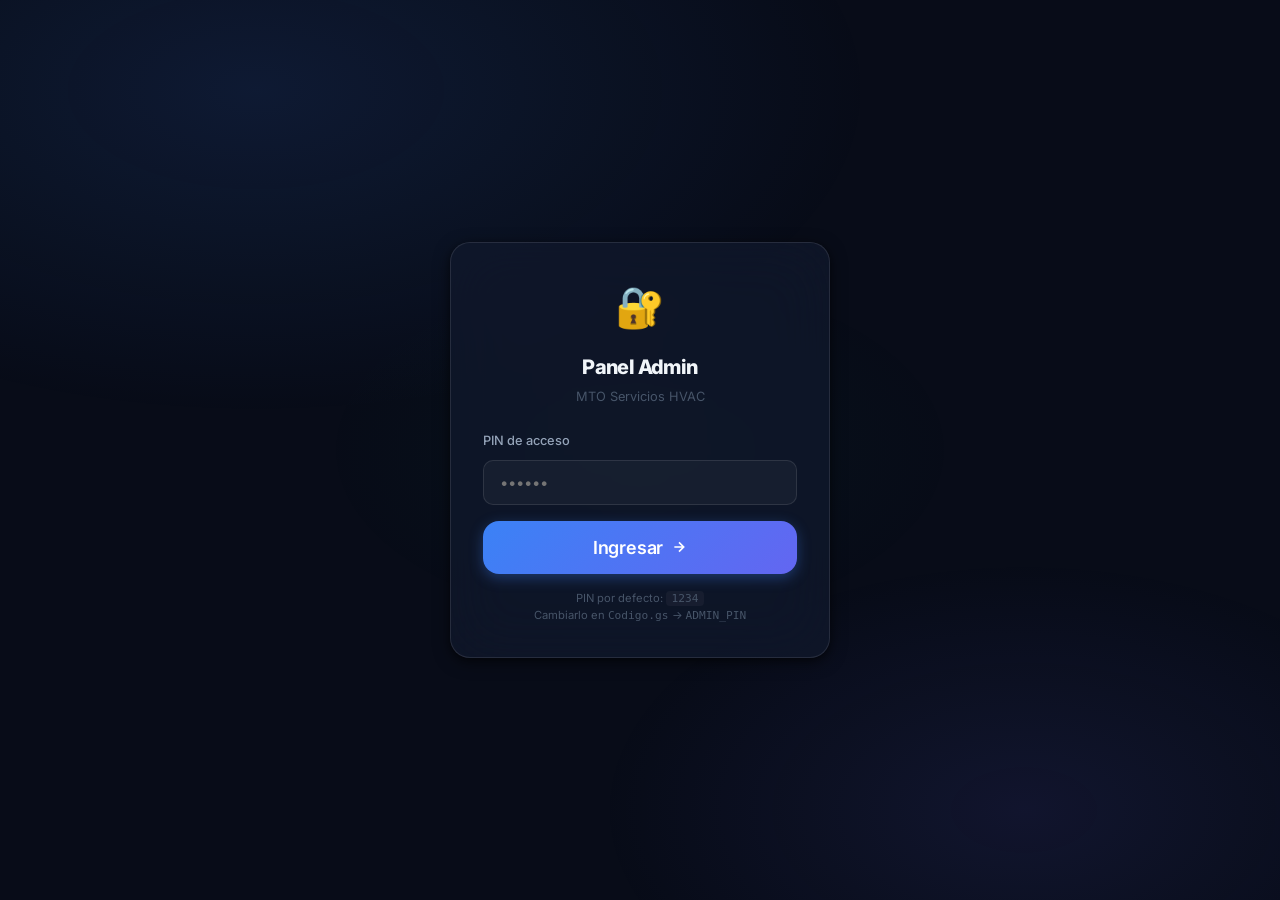
==== admin.html @ 65ae94d5 "Add admin panel HTML structure and styles" ====
<!DOCTYPE html>
<html lang="es">
<head>
  <meta charset="UTF-8">
  <meta name="viewport" content="width=device-width, initial-scale=1.0">
  <meta name="theme-color" content="#080c18">
  <title>MTO HVAC — Panel Administrativo</title>

  <link rel="icon" href="data:image/svg+xml,<svg xmlns='http://www.w3.org/2000/svg' viewBox='0 0 100 100'><text y='.9em' font-size='90'>📊</text></svg>">
  <link rel="preconnect" href="https://fonts.googleapis.com">
  <link href="https://fonts.googleapis.com/css2?family=Inter:wght@300;400;500;600;700;800&display=swap" rel="stylesheet">
  <script src="https://cdn.jsdelivr.net/npm/chart.js@4.4.0/dist/chart.umd.min.js"></script>
  <link rel="stylesheet" href="styles.css">

  <style>
    /* Admin-specific overrides */
    body { background: var(--bg-primary); }
    .admin-wrapper { max-width: 1200px; margin: 0 auto; padding: var(--space-6) var(--space-6); position: relative; z-index: 1; }
    @media(max-width:600px){ .admin-wrapper { padding: var(--space-3); } }

    .page-header {
      display: flex; align-items: center; justify-content: space-between;
      margin-bottom: var(--space-8); flex-wrap: wrap; gap: var(--space-4);
    }
    .page-title { font-size: var(--fs-2xl); font-weight: 800; letter-spacing: -0.04em; }
    .page-subtitle { font-size: var(--fs-sm); color: var(--text-muted); margin-top: 2px; }

    /* Tabs */
    .tab-bar {
      display: flex; gap: 2px; background: var(--bg-glass);
      border: 1px solid var(--border-subtle); border-radius: var(--radius-lg);
      padding: 4px; margin-bottom: var(--space-6); width: fit-content;
      flex-wrap: wrap;
    }
    .tab-btn {
      padding: var(--space-2) var(--space-4); border-radius: var(--radius-md);
      font-size: var(--fs-sm); font-weight: 600; color: var(--text-muted);
      background: none; border: none; cursor: pointer; font-family: var(--font-sans);
      transition: all var(--transition-fast); white-space: nowrap;
    }
    .tab-btn.active { background: var(--bg-card); color: var(--text-primary); box-shadow: var(--shadow-sm); }
    .tab-panel { display: none; }
    .tab-panel.active { display: block; animation: screenIn 0.3s ease; }

    /* Employee card */
    .employee-card {
      background: var(--bg-card); border: 1px solid var(--border-default);
      border-radius: var(--radius-xl); padding: var(--space-5);
      backdrop-filter: blur(20px); transition: all var(--transition-normal);
      cursor: pointer;
    }
    .employee-card:hover { border-color: var(--border-strong); transform: translateY(-2px); box-shadow: var(--shadow-md); }
    .employee-avatar {
      width: 48px; height: 48px; border-radius: 50%;
      background: var(--accent-gradient); display: grid; place-items: center;
      font-size: var(--fs-lg); font-weight: 700; flex-shrink: 0;
    }
    .employees-grid { display: grid; grid-template-columns: repeat(auto-fill, minmax(280px, 1fr)); gap: var(--space-4); margin-bottom: var(--space-6); }

    /* Ranking table */
    .rank-num { font-size: var(--fs-lg); font-weight: 800; width: 32px; }
    .rank-1 { color: #fbbf24; }
    .rank-2 { color: #94a3b8; }
    .rank-3 { color: #cd7f32; }

    /* Selfie modal */
    #selfieModal { display:none; }
    #selfieModal.open { display:flex; }

    /* Login */
    #adminLogin { min-height: 100dvh; display: flex; align-items: center; justify-content: center; }
    .login-card { max-width: 380px; width: 100%; padding: var(--space-8); }

    /* Dot indicator en tabla */
    .dot-in  { width:8px;height:8px;border-radius:50%;background:var(--accent-success);display:inline-block; }
    .dot-out { width:8px;height:8px;border-radius:50%;background:var(--accent-danger);display:inline-block; }
    .dot-break{ width:8px;height:8px;border-radius:50%;background:var(--accent-warning);display:inline-block; }

    .export-row { display:flex; gap:var(--space-2); flex-wrap:wrap; }
  </style>
</head>
<body>
<div class="bg-mesh"></div>

<!-- ══════════════ LOGIN ══════════════ -->
<div id="adminLogin">
  <div class="card login-card" style="backdrop-filter:blur(30px);">
    <div style="text-align:center; margin-bottom:var(--space-6);">
      <div style="font-size:2.5rem; margin-bottom:var(--space-3);">🔐</div>
      <h1 style="font-size:var(--fs-xl); font-weight:800; letter-spacing:-0.03em;">Panel Admin</h1>
      <p style="font-size:var(--fs-sm); color:var(--text-muted); margin-top:var(--space-1);">MTO Servicios HVAC</p>
    </div>
    <div class="form-group">
      <label class="form-label">PIN de acceso</label>
      <input type="password" class="form-input" id="adminPinInput" placeholder="••••••" maxlength="8"
        onkeydown="if(event.key==='Enter') adminApp.login()">
    </div>
    <button class="btn btn-primary btn-full btn-lg" onclick="adminApp.login()">
      Ingresar
      <svg width="16" height="16" viewBox="0 0 24 24" fill="none" stroke="currentColor" stroke-width="2.5"><path d="M5 12h14M12 5l7 7-7 7"/></svg>
    </button>
    <p style="font-size:var(--fs-xs); color:var(--text-muted); text-align:center; margin-top:var(--space-4);">
      PIN por defecto: <code style="font-family:var(--font-mono); background:var(--bg-glass); padding:1px 6px; border-radius:4px;">1234</code><br>
      Cambiarlo en <code style="font-family:var(--font-mono)">Codigo.gs</code> → <code style="font-family:var(--font-mono)">ADMIN_PIN</code>
    </p>
  </div>
</div>

<!-- ══════════════ DASHBOARD ══════════════ -->
<div id="adminDashboard" style="display:none;">
<div class="admin-wrapper">

  <!-- Header -->
  <div class="page-header">
    <div>
      <div style="display:flex; align-items:center; gap:var(--space-3); margin-bottom:4px;">
        <div class="logo-icon" style="width:36px;height:36px;font-size:1rem;">❄️</div>
        <h1 class="page-title">Control de Asistencia</h1>
      </div>
      <p class="page-subtitle" id="dashSubtitle">MTO Servicios HVAC · Cargando datos...</p>
    </div>
    <div style="display:flex; gap:var(--space-2); flex-wrap:wrap; align-items:center;">
      <button class="btn btn-ghost btn-sm" onclick="adminApp.loadData()" id="btnRefresh">
        🔄 Actualizar
      </button>
      <div class="export-row">
        <button class="btn btn-ghost btn-sm" onclick="adminApp.exportCSV()">⬇️ CSV</button>
        <button class="btn btn-ghost btn-sm" onclick="adminApp.exportPDF()">📄 PDF</button>
      </div>
      <button class="btn btn-ghost btn-sm" onclick="adminApp.logout()">Salir</button>
    </div>
  </div>

  <!-- Stats -->
  <div class="stats-grid" id="statsGrid">
    <div class="stat-card">
      <div class="stat-label">Fichadas hoy</div>
      <div class="stat-value" id="statToday" style="background:var(--accent-gradient);-webkit-background-clip:text;-webkit-text-fill-color:transparent;">—</div>
      <div class="stat-change" id="statTodayChange">Cargando...</div>
    </div>
    <div class="stat-card">
      <div class="stat-label">Este mes</div>
      <div class="stat-value" id="statMonth">—</div>
      <div class="stat-change" id="statMonthChange">—</div>
    </div>
    <div class="stat-card">
      <div class="stat-label">Llegadas tarde</div>
      <div class="stat-value" id="statLate" style="color:var(--accent-warning);">—</div>
      <div class="stat-change" id="statLateChange">—</div>
    </div>
    <div class="stat-card">
      <div class="stat-label">Empleados activos</div>
      <div class="stat-value" id="statEmployees">—</div>
      <div class="stat-change" id="statEmployeesChange">—</div>
    </div>
    <div class="stat-card">
      <div class="stat-label">Home Office</div>
      <div class="stat-value" id="statHO" style="color:var(--accent-info);">—</div>
      <div class="stat-change">Fichadas remotas</div>
    </div>
    <div class="stat-card">
      <div class="stat-label">En Obra</div>
      <div class="stat-value" id="statObra" style="color:var(--accent-secondary);">—</div>
      <div class="stat-change">Fichadas técnicos</div>
    </div>
  </div>

  <!-- Tabs -->
  <div class="tab-bar">
    <button class="tab-btn active" onclick="adminApp.switchTab('records')"   data-tab="records">📋 Registros</button>
    <button class="tab-btn"        onclick="adminApp.switchTab('employees')" data-tab="employees">👥 Empleados</button>
    <button class="tab-btn"        onclick="adminApp.switchTab('charts')"    data-tab="charts">📈 Gráficos</button>
    <button class="tab-btn"        onclick="adminApp.switchTab('ranking')"   data-tab="ranking">🏆 Ranking</button>
  </div>

  <!-- TAB: REGISTROS ───────────────────────────── -->
  <div class="tab-panel active" id="tabRecords">
    <!-- Filtros -->
    <div class="filters-row">
      <select class="filter-select" id="filterEmployee" onchange="adminApp.applyFilters()">
        <option value="">Todos los empleados</option>
      </select>
      <select class="filter-select" id="filterType" onchange="adminApp.applyFilters()">
        <option value="">Todos los tipos</option>
        <option value="ENTRADA">Entrada</option>
        <option value="SALIDA">Salida</option>
        <option value="INICIO_ALMUERZO">Inicio Almuerzo</option>
        <option value="FIN_ALMUERZO">Fin Almuerzo</option>
      </select>
      <input type="date" class="filter-select" id="filterDateFrom" onchange="adminApp.applyFilters()" style="min-width:150px;" title="Desde">
      <input type="date" class="filter-select" id="filterDateTo"   onchange="adminApp.applyFilters()" style="min-width:150px;" title="Hasta">
      <select class="filter-select" id="filterMode" onchange="adminApp.applyFilters()">
        <option value="">Todos los modos</option>
        <option value="oficina">Oficina</option>
        <option value="homeoffice">Home Office</option>
        <option value="obra">En Obra</option>
      </select>
      <button class="btn btn-ghost btn-sm" onclick="adminApp.clearFilters()">✕ Limpiar</button>
    </div>

    <div style="font-size:var(--fs-sm); color:var(--text-muted); margin-bottom:var(--space-3);" id="recordsCount">
      Cargando registros...
    </div>

    <div class="table-wrap">
      <table>
        <thead>
          <tr>
            <th>#</th>
            <th>Fecha y Hora</th>
            <th>Empleado</th>
            <th>Tipo</th>
            <th>Modo</th>
            <th>Distancia</th>
            <th>GPS</th>
            <th>Tarde</th>
            <th>Foto</th>
            <th>Observación</th>
          </tr>
        </thead>
        <tbody id="recordsTable">
          <tr><td colspan="10" style="text-align:center;padding:var(--space-8);color:var(--text-muted);">
            <div class="spinner" style="margin:0 auto var(--space-3);"></div>
            Cargando datos...
          </td></tr>
        </tbody>
      </table>
    </div>
  </div>

  <!-- TAB: EMPLEADOS ───────────────────────────── -->
  <div class="tab-panel" id="tabEmployees">
    <!-- Filtro mes/año -->
    <div class="filters-row" style="margin-bottom:var(--space-4);">
      <select class="filter-select" id="empFilterMonth" onchange="adminApp.renderEmployeesTab()">
        <option value="">Todos los meses</option>
      </select>
      <select class="filter-select" id="empFilterYear" onchange="adminApp.renderEmployeesTab()">
        <option value="">Todos los años</option>
      </select>
    </div>

    <div class="employees-grid" id="employeesGrid">
      <div style="color:var(--text-muted);grid-column:1/-1;text-align:center;padding:var(--space-8);">
        <div class="spinner" style="margin:0 auto var(--space-3);"></div>
        Cargando empleados...
      </div>
    </div>
  </div>

  <!-- TAB: GRÁFICOS ────────────────────────────── -->
  <div class="tab-panel" id="tabCharts">
    <div class="chart-grid">
      <div class="chart-card">
        <div class="chart-title">Fichadas por día (últimos 14 días)</div>
        <div class="chart-canvas-wrap"><canvas id="chartDaily"></canvas></div>
      </div>
      <div class="chart-card">
        <div class="chart-title">Distribución por tipo</div>
        <div class="chart-canvas-wrap"><canvas id="chartTypes"></canvas></div>
      </div>
      <div class="chart-card">
        <div class="chart-title">Fichadas por empleado (mes actual)</div>
        <div class="chart-canvas-wrap"><canvas id="chartEmployee"></canvas></div>
      </div>
      <div class="chart-card">
        <div class="chart-title">Llegadas tarde vs puntuales (mes)</div>
        <div class="chart-canvas-wrap"><canvas id="chartPunctuality"></canvas></div>
      </div>
    </div>
  </div>

  <!-- TAB: RANKING ─────────────────────────────── -->
  <div class="tab-panel" id="tabRanking">
    <div style="display:grid; grid-template-columns:1fr 1fr; gap:var(--space-4);" class="chart-grid">
      <div class="card">
        <div class="card-title">🏆 Ranking Puntualidad (mes actual)</div>
        <div id="rankingPunctual"></div>
      </div>
      <div class="card">
        <div class="card-title">⚠️ Más llegadas tarde</div>
        <div id="rankingLate"></div>
      </div>
      <div class="card">
        <div class="card-title">⏱️ Más horas registradas</div>
        <div id="rankingHours"></div>
      </div>
      <div class="card">
        <div class="card-title">📅 Ausencias detectadas</div>
        <div id="rankingAbsent"></div>
      </div>
    </div>
  </div>

</div><!-- /admin-wrapper -->
</div><!-- /adminDashboard -->

<!-- ══════════ SELFIE MODAL ══════════ -->
<div id="selfieModal" onclick="this.classList.remove('open'); this.style.display='none';"
  style="position:fixed;inset:0;z-index:9999;background:rgba(0,0,0,0.92);backdrop-filter:blur(12px);align-items:center;justify-content:center;">
  <img id="selfieModalImg" src="" alt="Selfie"
    style="max-width:88vw;max-height:88vh;border-radius:var(--radius-xl);object-fit:contain;box-shadow:var(--shadow-lg);">
</div>

<!-- Toast -->
<div class="toast-container" id="toastContainer"></div>

<script src="admin.js"></script>
</body>
</html>
---- styles.css ----
/* ============================================================
   MTO Servicios HVAC — Control de Asistencia
   styles.css — Sistema de diseño premium v1.0
   Inspiración: Apple · Stripe · Linear · Notion
   ============================================================ */

/* ── Reset & Base ────────────────────────────────────────── */
*, *::before, *::after { box-sizing: border-box; margin: 0; padding: 0; }

:root {
  /* ── Paleta principal ── */
  --bg-primary:        #080c18;
  --bg-secondary:      #0d1226;
  --bg-tertiary:       #111827;
  --bg-card:           rgba(17, 25, 45, 0.75);
  --bg-card-hover:     rgba(22, 32, 58, 0.88);
  --bg-glass:          rgba(255, 255, 255, 0.04);
  --bg-glass-hover:    rgba(255, 255, 255, 0.07);

  /* ── Acentos ── */
  --accent-primary:    #3b82f6;
  --accent-secondary:  #6366f1;
  --accent-success:    #10b981;
  --accent-warning:    #f59e0b;
  --accent-danger:     #ef4444;
  --accent-info:       #06b6d4;
  --accent-gradient:   linear-gradient(135deg, #3b82f6 0%, #6366f1 100%);
  --accent-gradient-2: linear-gradient(135deg, #10b981 0%, #06b6d4 100%);
  --accent-gradient-3: linear-gradient(135deg, #f59e0b 0%, #ef4444 100%);

  /* ── Texto ── */
  --text-primary:   #f1f5f9;
  --text-secondary: #94a3b8;
  --text-muted:     #475569;
  --text-disabled:  #334155;

  /* ── Bordes ── */
  --border-subtle:  rgba(255, 255, 255, 0.06);
  --border-default: rgba(255, 255, 255, 0.10);
  --border-strong:  rgba(255, 255, 255, 0.18);
  --border-accent:  rgba(59, 130, 246, 0.40);

  /* ── Sombras ── */
  --shadow-sm:  0 1px 3px rgba(0,0,0,0.4), 0 1px 2px rgba(0,0,0,0.3);
  --shadow-md:  0 4px 16px rgba(0,0,0,0.5), 0 2px 6px rgba(0,0,0,0.3);
  --shadow-lg:  0 10px 40px rgba(0,0,0,0.6), 0 4px 12px rgba(0,0,0,0.4);
  --shadow-glow:0 0 24px rgba(59,130,246,0.25);
  --shadow-success: 0 0 20px rgba(16,185,129,0.30);
  --shadow-danger:  0 0 20px rgba(239,68,68,0.30);

  /* ── Tipografía ── */
  --font-sans: 'Inter', -apple-system, BlinkMacSystemFont, 'Segoe UI', sans-serif;
  --font-mono: 'SF Mono', 'Fira Code', 'Fira Mono', monospace;
  --fs-xs:   0.70rem;
  --fs-sm:   0.80rem;
  --fs-base: 0.938rem;
  --fs-md:   1.0rem;
  --fs-lg:   1.125rem;
  --fs-xl:   1.25rem;
  --fs-2xl:  1.5rem;
  --fs-3xl:  1.875rem;
  --fs-4xl:  2.25rem;

  /* ── Espaciado ── */
  --space-1: 0.25rem; --space-2: 0.5rem;  --space-3: 0.75rem;
  --space-4: 1.0rem;  --space-5: 1.25rem; --space-6: 1.5rem;
  --space-8: 2.0rem;  --space-10: 2.5rem; --space-12: 3.0rem;
  --space-16: 4.0rem;

  /* ── Bordes redondeados ── */
  --radius-sm: 6px;  --radius-md: 10px; --radius-lg: 16px;
  --radius-xl: 20px; --radius-2xl: 28px; --radius-full: 9999px;

  /* ── Transiciones ── */
  --transition-fast:   150ms cubic-bezier(0.4, 0, 0.2, 1);
  --transition-normal: 250ms cubic-bezier(0.4, 0, 0.2, 1);
  --transition-slow:   400ms cubic-bezier(0.4, 0, 0.2, 1);
  --transition-spring: 350ms cubic-bezier(0.34, 1.56, 0.64, 1);
}

html {
  font-size: 16px;
  -webkit-text-size-adjust: 100%;
  scroll-behavior: smooth;
}

body {
  font-family: var(--font-sans);
  font-size: var(--fs-base);
  line-height: 1.6;
  color: var(--text-primary);
  background-color: var(--bg-primary);
  min-height: 100dvh;
  overflow-x: hidden;
  -webkit-font-smoothing: antialiased;
  -moz-osx-font-smoothing: grayscale;
}

/* ── Fondo animado ─────────────────────────────────────────── */
.bg-mesh {
  position: fixed; inset: 0; z-index: 0; pointer-events: none;
  background:
    radial-gradient(ellipse 80% 60% at 20% 10%, rgba(59,130,246,0.12) 0%, transparent 60%),
    radial-gradient(ellipse 60% 50% at 80% 90%, rgba(99,102,241,0.10) 0%, transparent 55%),
    radial-gradient(ellipse 50% 40% at 50% 50%, rgba(16,185,129,0.04) 0%, transparent 50%);
  animation: meshShift 20s ease-in-out infinite alternate;
}
@keyframes meshShift {
  0%   { transform: scale(1)   rotate(0deg); }
  100% { transform: scale(1.05) rotate(2deg); }
}

/* ── Layout base ───────────────────────────────────────────── */
.app-wrapper {
  position: relative; z-index: 1;
  min-height: 100dvh;
  display: flex; flex-direction: column;
  max-width: 480px; margin: 0 auto;
  padding: var(--space-4);
}

/* ── Logo / Header ─────────────────────────────────────────── */
.app-header {
  display: flex; align-items: center; justify-content: space-between;
  padding: var(--space-4) 0 var(--space-6);
}
.logo-wrap { display: flex; align-items: center; gap: var(--space-3); }
.logo-icon {
  width: 40px; height: 40px; border-radius: var(--radius-md);
  background: var(--accent-gradient);
  display: grid; place-items: center;
  font-size: 1.1rem;
  box-shadow: var(--shadow-glow);
  flex-shrink: 0;
}
.logo-text { display: flex; flex-direction: column; }
.logo-company { font-size: var(--fs-sm); font-weight: 700; letter-spacing: 0.06em; text-transform: uppercase; color: var(--text-primary); line-height: 1.1; }
.logo-tagline { font-size: var(--fs-xs); color: var(--text-muted); letter-spacing: 0.02em; }
.header-time {
  font-size: var(--fs-sm); font-weight: 600; font-variant-numeric: tabular-nums;
  color: var(--text-secondary);
  background: var(--bg-glass); border: 1px solid var(--border-subtle);
  padding: var(--space-1) var(--space-3); border-radius: var(--radius-full);
}

/* ── Tarjetas / Cards ──────────────────────────────────────── */
.card {
  background: var(--bg-card);
  border: 1px solid var(--border-default);
  border-radius: var(--radius-xl);
  padding: var(--space-6);
  backdrop-filter: blur(20px);
  -webkit-backdrop-filter: blur(20px);
  box-shadow: var(--shadow-md);
  transition: border-color var(--transition-normal), box-shadow var(--transition-normal);
}
.card:hover { border-color: var(--border-strong); }
.card + .card { margin-top: var(--space-4); }

.card-sm { padding: var(--space-4); border-radius: var(--radius-lg); }
.card-title {
  font-size: var(--fs-xs); font-weight: 600; letter-spacing: 0.08em;
  text-transform: uppercase; color: var(--text-muted); margin-bottom: var(--space-3);
}

/* ── Pantallas (screens) ───────────────────────────────────── */
.screen { display: none; animation: screenIn var(--transition-slow) ease both; }
.screen.active { display: flex; flex-direction: column; flex: 1; }
@keyframes screenIn {
  from { opacity: 0; transform: translateY(16px); }
  to   { opacity: 1; transform: translateY(0); }
}

/* ── Hero de bienvenida ────────────────────────────────────── */
.hero-welcome {
  display: flex; flex-direction: column; align-items: center;
  text-align: center; padding: var(--space-8) 0 var(--space-6);
}
.hero-icon {
  width: 80px; height: 80px; border-radius: var(--radius-2xl);
  background: var(--accent-gradient);
  display: grid; place-items: center;
  font-size: 2rem; margin-bottom: var(--space-5);
  box-shadow: var(--shadow-glow), 0 0 60px rgba(59,130,246,0.15);
  animation: iconPulse 3s ease-in-out infinite;
}
@keyframes iconPulse {
  0%, 100% { box-shadow: var(--shadow-glow), 0 0 60px rgba(59,130,246,0.15); }
  50%       { box-shadow: var(--shadow-glow), 0 0 80px rgba(59,130,246,0.30); }
}
.hero-title  { font-size: var(--fs-2xl); font-weight: 700; letter-spacing: -0.03em; margin-bottom: var(--space-2); }
.hero-sub    { font-size: var(--fs-base); color: var(--text-secondary); max-width: 320px; }

/* ── Formulario ────────────────────────────────────────────── */
.form-group { display: flex; flex-direction: column; gap: var(--space-2); margin-bottom: var(--space-4); }
.form-label { font-size: var(--fs-sm); font-weight: 500; color: var(--text-secondary); }
.form-select, .form-input {
  width: 100%;
  background: var(--bg-glass);
  border: 1px solid var(--border-default);
  border-radius: var(--radius-md);
  color: var(--text-primary);
  font-family: var(--font-sans);
  font-size: var(--fs-base);
  padding: var(--space-3) var(--space-4);
  outline: none;
  transition: border-color var(--transition-fast), box-shadow var(--transition-fast);
  appearance: none; -webkit-appearance: none;
}
.form-select:focus, .form-input:focus {
  border-color: var(--accent-primary);
  box-shadow: 0 0 0 3px rgba(59,130,246,0.15);
}
.form-select option { background: var(--bg-secondary); color: var(--text-primary); }

/* ── Botones ─────────────────────────────────────────────────────── */
.btn {
  display: inline-flex; align-items: center; justify-content: center; gap: var(--space-2);
  font-family: var(--font-sans); font-size: var(--fs-base); font-weight: 600;
  padding: var(--space-3) var(--space-6);
  border-radius: var(--radius-md); border: none; cursor: pointer;
  transition: all var(--transition-fast); text-decoration: none;
  white-space: nowrap; letter-spacing: -0.01em;
  -webkit-tap-highlight-color: transparent; user-select: none;
}
.btn:active { transform: scale(0.97); }
.btn:disabled { opacity: 0.4; cursor: not-allowed; pointer-events: none; }

.btn-primary {
  background: var(--accent-gradient);
  color: #fff;
  box-shadow: 0 4px 14px rgba(59,130,246,0.35);
}
.btn-primary:hover { box-shadow: 0 6px 20px rgba(59,130,246,0.50); filter: brightness(1.08); }

.btn-success {
  background: linear-gradient(135deg, #10b981 0%, #059669 100%);
  color: #fff;
  box-shadow: 0 4px 14px rgba(16,185,129,0.35);
}
.btn-success:hover { box-shadow: 0 6px 20px rgba(16,185,129,0.50); filter: brightness(1.08); }

.btn-danger {
  background: linear-gradient(135deg, #ef4444 0%, #dc2626 100%);
  color: #fff;
  box-shadow: 0 4px 14px rgba(239,68,68,0.35);
}
.btn-warning {
  background: linear-gradient(135deg, #f59e0b 0%, #d97706 100%);
  color: #fff;
  box-shadow: 0 4px 14px rgba(245,158,11,0.35);
}
.btn-ghost {
  background: var(--bg-glass); color: var(--text-secondary);
  border: 1px solid var(--border-default);
}
.btn-ghost:hover { background: var(--bg-glass-hover); color: var(--text-primary); border-color: var(--border-strong); }

.btn-full  { width: 100%; }
.btn-lg    { font-size: var(--fs-lg); padding: var(--space-4) var(--space-8); border-radius: var(--radius-lg); }
.btn-sm    { font-size: var(--fs-sm); padding: var(--space-2) var(--space-4); border-radius: var(--radius-sm); }
.btn-icon  { width: 40px; height: 40px; padding: 0; border-radius: var(--radius-md); }

/* ── Botones de fichada ─────────────────────────────────────── */
.punch-grid {
  display: grid; grid-template-columns: 1fr 1fr;
  gap: var(--space-3); margin: var(--space-4) 0;
}
.punch-btn {
  display: flex; flex-direction: column; align-items: center; gap: var(--space-2);
  padding: var(--space-5) var(--space-3);
  border-radius: var(--radius-lg); border: 1px solid var(--border-default);
  background: var(--bg-glass); cursor: pointer;
  transition: all var(--transition-normal);
  font-family: var(--font-sans);
  -webkit-tap-highlight-color: transparent; user-select: none;
}
.punch-btn:hover { background: var(--bg-glass-hover); border-color: var(--border-strong); transform: translateY(-2px); }
.punch-btn:active { transform: scale(0.96); }
.punch-btn.entrada  { --btn-color: #10b981; }
.punch-btn.salida   { --btn-color: #ef4444; }
.punch-btn.almuerzo-inicio { --btn-color: #f59e0b; }
.punch-btn.almuerzo-fin    { --btn-color: #6366f1; }
.punch-btn:hover { border-color: var(--btn-color); box-shadow: 0 0 20px rgba(var(--btn-color-rgb,59,130,246),0.20); }
.punch-btn.selected {
  background: rgba(59,130,246,0.12);
  border-color: var(--accent-primary);
  box-shadow: 0 0 20px rgba(59,130,246,0.25);
}
.punch-btn .punch-icon {
  width: 44px; height: 44px; border-radius: var(--radius-md);
  background: rgba(255,255,255,0.06);
  display: grid; place-items: center; font-size: 1.3rem;
  transition: background var(--transition-fast);
}
.punch-btn.entrada  .punch-icon { background: rgba(16,185,129,0.15); }
.punch-btn.salida   .punch-icon { background: rgba(239,68,68,0.15); }
.punch-btn.almuerzo-inicio .punch-icon { background: rgba(245,158,11,0.15); }
.punch-btn.almuerzo-fin    .punch-icon { background: rgba(99,102,241,0.15); }
.punch-label { font-size: var(--fs-sm); font-weight: 600; color: var(--text-primary); text-align: center; line-height: 1.3; }
.punch-sub   { font-size: var(--fs-xs); color: var(--text-muted); text-align: center; }

/* ── Indicadores de estado ─────────────────────────────────── */
.status-row {
  display: flex; align-items: center; gap: var(--space-3);
  padding: var(--space-3) var(--space-4);
  border-radius: var(--radius-md); border: 1px solid var(--border-subtle);
  background: var(--bg-glass); margin-bottom: var(--space-3);
  transition: all var(--transition-normal);
}
.status-dot {
  width: 8px; height: 8px; border-radius: 50%; flex-shrink: 0;
  background: var(--text-muted);
}
.status-dot.checking { background: var(--accent-warning); animation: dotPulse 1s ease-in-out infinite; }
.status-dot.ok       { background: var(--accent-success); }
.status-dot.error    { background: var(--accent-danger); }
@keyframes dotPulse { 0%,100%{opacity:1} 50%{opacity:0.3} }
.status-label  { flex: 1; font-size: var(--fs-sm); font-weight: 500; color: var(--text-secondary); }
.status-value  { font-size: var(--fs-sm); font-weight: 600; color: var(--text-primary); font-variant-numeric: tabular-nums; }
.status-row.ok    { border-color: rgba(16,185,129,0.25); background: rgba(16,185,129,0.06); }
.status-row.error { border-color: rgba(239,68,68,0.25);  background: rgba(239,68,68,0.06); }
.status-row.ok    .status-label { color: var(--accent-success); }
.status-row.error .status-label { color: var(--accent-danger); }

/* ── Mapa miniatura ────────────────────────────────────────── */
.map-container {
  border-radius: var(--radius-lg); overflow: hidden;
  border: 1px solid var(--border-default);
  height: 180px; position: relative;
  margin: var(--space-4) 0;
}
#map { width: 100%; height: 100%; }
.map-overlay {
  position: absolute; top: var(--space-2); left: var(--space-2); z-index: 999;
  background: rgba(8,12,24,0.85); backdrop-filter: blur(8px);
  border: 1px solid var(--border-default); border-radius: var(--radius-md);
  padding: var(--space-1) var(--space-3);
  font-size: var(--fs-xs); font-weight: 600; color: var(--text-primary);
  display: flex; align-items: center; gap: var(--space-1);
}
.map-badge {
  display: inline-flex; align-items: center; gap: 4px;
  padding: 2px 8px; border-radius: var(--radius-full);
  font-size: var(--fs-xs); font-weight: 600;
}
.map-badge.allowed { background: rgba(16,185,129,0.2); color: var(--accent-success); border: 1px solid rgba(16,185,129,0.3); }
.map-badge.denied  { background: rgba(239,68,68,0.2);  color: var(--accent-danger);  border: 1px solid rgba(239,68,68,0.3); }

/* ── Cámara / Selfie ───────────────────────────────────────── */
.camera-wrap {
  position: relative; border-radius: var(--radius-xl); overflow: hidden;
  background: #000; aspect-ratio: 3/4; max-height: 320px;
  margin: var(--space-4) 0;
  border: 1px solid var(--border-default);
}
#cameraVideo { width: 100%; height: 100%; object-fit: cover; transform: scaleX(-1); }
#selfieCanvas { display: none; }
.camera-overlay {
  position: absolute; inset: 0; pointer-events: none;
  border: 2px solid rgba(59,130,246,0.5);
  border-radius: var(--radius-xl);
}
.camera-guide {
  position: absolute; top: 50%; left: 50%; transform: translate(-50%,-50%);
  width: 130px; height: 160px; border-radius: 50%/55% 55% 45% 45%;
  border: 2px dashed rgba(255,255,255,0.3);
}
.selfie-preview {
  width: 100%; height: 100%; object-fit: cover;
  border-radius: var(--radius-xl);
}

/* ── Alerta de resultado ───────────────────────────────────── */
.result-card {
  display: flex; flex-direction: column; align-items: center;
  text-align: center; padding: var(--space-8) var(--space-6);
}
.result-icon {
  width: 72px; height: 72px; border-radius: 50%;
  display: grid; place-items: center; font-size: 2rem;
  margin-bottom: var(--space-5);
  animation: resultPop var(--transition-spring) both;
}
.result-icon.success { background: rgba(16,185,129,0.15); box-shadow: var(--shadow-success); border: 2px solid rgba(16,185,129,0.4); }
.result-icon.error   { background: rgba(239,68,68,0.15);  box-shadow: var(--shadow-danger);  border: 2px solid rgba(239,68,68,0.4); }
@keyframes resultPop { from{transform:scale(0.5);opacity:0} to{transform:scale(1);opacity:1} }
.result-title   { font-size: var(--fs-xl); font-weight: 700; margin-bottom: var(--space-2); }
.result-sub     { font-size: var(--fs-sm); color: var(--text-secondary); margin-bottom: var(--space-5); line-height: 1.5; }
.result-details {
  width: 100%; background: var(--bg-glass);
  border: 1px solid var(--border-subtle); border-radius: var(--radius-lg);
  padding: var(--space-4); text-align: left;
}
.result-detail-row {
  display: flex; justify-content: space-between; align-items: center;
  padding: var(--space-2) 0; border-bottom: 1px solid var(--border-subtle);
}
.result-detail-row:last-child { border-bottom: none; }
.result-detail-row .key { font-size: var(--fs-xs); color: var(--text-muted); }
.result-detail-row .val { font-size: var(--fs-sm); font-weight: 600; font-variant-numeric: tabular-nums; }

/* ── Spinner de carga ──────────────────────────────────────── */
.spinner {
  width: 24px; height: 24px; border-radius: 50%;
  border: 2px solid var(--border-default);
  border-top-color: var(--accent-primary);
  animation: spin 0.7s linear infinite;
  display: inline-block; flex-shrink: 0;
}
.spinner-sm { width: 16px; height: 16px; }
.spinner-lg { width: 40px; height: 40px; border-width: 3px; }
@keyframes spin { to { transform: rotate(360deg); } }

.loading-screen {
  display: flex; flex-direction: column; align-items: center;
  justify-content: center; flex: 1; gap: var(--space-4);
  min-height: 300px;
}
.loading-text { color: var(--text-secondary); font-size: var(--fs-sm); }

/* ── Toast / Notificaciones ─────────────────────────────────── */
.toast-container {
  position: fixed; bottom: calc(env(safe-area-inset-bottom) + 16px);
  left: 50%; transform: translateX(-50%); z-index: 9999;
  display: flex; flex-direction: column; align-items: center; gap: var(--space-2);
  width: calc(100% - 2rem); max-width: 440px; pointer-events: none;
}
.toast {
  display: flex; align-items: center; gap: var(--space-3);
  padding: var(--space-3) var(--space-4);
  border-radius: var(--radius-lg); font-size: var(--fs-sm); font-weight: 500;
  backdrop-filter: blur(20px); -webkit-backdrop-filter: blur(20px);
  box-shadow: var(--shadow-lg); pointer-events: auto;
  animation: toastIn 0.3s var(--transition-spring) both;
  max-width: 100%; width: 100%;
  border: 1px solid var(--border-default);
}
.toast.success { background: rgba(16,185,129,0.12); border-color: rgba(16,185,129,0.3); color: var(--text-primary); }
.toast.error   { background: rgba(239,68,68,0.12);  border-color: rgba(239,68,68,0.3);  color: var(--text-primary); }
.toast.info    { background: rgba(59,130,246,0.12); border-color: rgba(59,130,246,0.3); color: var(--text-primary); }
.toast.warning { background: rgba(245,158,11,0.12); border-color: rgba(245,158,11,0.3); color: var(--text-primary); }
@keyframes toastIn { from{opacity:0;transform:translateY(16px) scale(0.95)} to{opacity:1;transform:translateY(0) scale(1)} }
@keyframes toastOut { to{opacity:0;transform:translateY(8px) scale(0.95)} }
.toast-icon { font-size: 1rem; flex-shrink: 0; }
.toast-msg  { flex: 1; line-height: 1.4; }

/* ── Badge ──────────────────────────────────────────────────── */
.badge {
  display: inline-flex; align-items: center; gap: 4px;
  padding: 2px 8px; border-radius: var(--radius-full);
  font-size: var(--fs-xs); font-weight: 600; letter-spacing: 0.02em;
}
.badge-blue    { background: rgba(59,130,246,0.15); color: #60a5fa; }
.badge-green   { background: rgba(16,185,129,0.15); color: #34d399; }
.badge-red     { background: rgba(239,68,68,0.15);  color: #f87171; }
.badge-yellow  { background: rgba(245,158,11,0.15); color: #fbbf24; }
.badge-purple  { background: rgba(99,102,241,0.15); color: #a78bfa; }
.badge-gray    { background: rgba(100,116,139,0.15);color: #94a3b8; }

/* ── Divisor ────────────────────────────────────────────────── */
.divider {
  height: 1px; background: var(--border-subtle);
  margin: var(--space-4) 0; border: none;
}
.divider-text {
  display: flex; align-items: center; gap: var(--space-3);
  color: var(--text-muted); font-size: var(--fs-xs); text-transform: uppercase;
  letter-spacing: 0.06em; margin: var(--space-4) 0;
}
.divider-text::before, .divider-text::after {
  content: ''; flex: 1; height: 1px; background: var(--border-subtle);
}

/* ── Modos especiales ───────────────────────────────────────── */
.mode-selector { display: flex; gap: var(--space-2); margin-bottom: var(--space-4); }
.mode-chip {
  flex: 1; display: flex; align-items: center; justify-content: center;
  gap: var(--space-2); padding: var(--space-2) var(--space-3);
  border-radius: var(--radius-md); border: 1px solid var(--border-default);
  background: var(--bg-glass); cursor: pointer; font-size: var(--fs-sm);
  font-weight: 500; color: var(--text-secondary); transition: all var(--transition-fast);
  font-family: var(--font-sans); user-select: none;
  -webkit-tap-highlight-color: transparent;
}
.mode-chip.active { border-color: var(--accent-primary); color: var(--accent-primary); background: rgba(59,130,246,0.08); }

/* ── Progress bar ───────────────────────────────────────────── */
.progress-wrap { background: var(--bg-glass); border-radius: var(--radius-full); height: 4px; overflow: hidden; }
.progress-bar  { height: 100%; border-radius: var(--radius-full); background: var(--accent-gradient); transition: width var(--transition-slow); }

/* ── Steps indicador ────────────────────────────────────────── */
.steps {
  display: flex; align-items: center; gap: var(--space-2);
  justify-content: center; margin-bottom: var(--space-6);
}
.step { display: flex; flex-direction: column; align-items: center; gap: 6px; }
.step-dot {
  width: 28px; height: 28px; border-radius: 50%;
  display: grid; place-items: center; font-size: var(--fs-xs); font-weight: 700;
  border: 2px solid var(--border-default); color: var(--text-muted);
  background: var(--bg-glass); transition: all var(--transition-normal);
}
.step.done   .step-dot { border-color: var(--accent-success);  background: rgba(16,185,129,0.15); color: var(--accent-success); }
.step.active .step-dot { border-color: var(--accent-primary); background: rgba(59,130,246,0.15); color: var(--accent-primary); animation: stepGlow 2s ease-in-out infinite; }
@keyframes stepGlow { 50% { box-shadow: 0 0 12px rgba(59,130,246,0.5); } }
.step-label { font-size: 9px; font-weight: 600; letter-spacing: 0.05em; text-transform: uppercase; color: var(--text-muted); }
.step.active .step-label { color: var(--text-secondary); }
.step-line { flex: 1; height: 1px; background: var(--border-subtle); max-width: 30px; margin-top: -12px; }
.step-line.done { background: var(--accent-success); }

/* ── Admin panel override ───────────────────────────────────── */
.admin-wrapper { max-width: 1100px; }

.admin-nav {
  display: flex; align-items: center; justify-content: space-between;
  padding: var(--space-4) 0 var(--space-6);
  border-bottom: 1px solid var(--border-subtle); margin-bottom: var(--space-6);
}
.admin-nav-links { display: flex; gap: var(--space-2); }
.nav-link {
  padding: var(--space-2) var(--space-4); border-radius: var(--radius-md);
  font-size: var(--fs-sm); font-weight: 500; color: var(--text-secondary);
  cursor: pointer; transition: all var(--transition-fast);
  background: none; border: none; font-family: var(--font-sans);
}
.nav-link:hover  { background: var(--bg-glass-hover); color: var(--text-primary); }
.nav-link.active { background: var(--bg-glass); color: var(--text-primary); border: 1px solid var(--border-default); }

/* Stats grid */
.stats-grid { display: grid; grid-template-columns: repeat(auto-fit, minmax(200px, 1fr)); gap: var(--space-4); margin-bottom: var(--space-6); }
.stat-card { padding: var(--space-5); border-radius: var(--radius-xl); background: var(--bg-card); border: 1px solid var(--border-default); backdrop-filter: blur(20px); }
.stat-label { font-size: var(--fs-xs); text-transform: uppercase; letter-spacing: 0.08em; color: var(--text-muted); font-weight: 600; margin-bottom: var(--space-2); }
.stat-value { font-size: var(--fs-3xl); font-weight: 800; letter-spacing: -0.04em; line-height: 1; margin-bottom: var(--space-1); }
.stat-change { font-size: var(--fs-xs); color: var(--text-muted); }
.stat-change.up   { color: var(--accent-success); }
.stat-change.down { color: var(--accent-danger); }

/* Tabla */
.table-wrap { overflow-x: auto; border-radius: var(--radius-xl); border: 1px solid var(--border-default); background: var(--bg-card); backdrop-filter: blur(20px); }
table { width: 100%; border-collapse: collapse; min-width: 600px; }
thead { background: var(--bg-glass); }
th { padding: var(--space-3) var(--space-4); text-align: left; font-size: var(--fs-xs); font-weight: 600; letter-spacing: 0.06em; text-transform: uppercase; color: var(--text-muted); border-bottom: 1px solid var(--border-subtle); white-space: nowrap; }
td { padding: var(--space-3) var(--space-4); font-size: var(--fs-sm); color: var(--text-primary); border-bottom: 1px solid var(--border-subtle); }
tr:last-child td { border-bottom: none; }
tr:hover td { background: var(--bg-glass); }

/* Filtros */
.filters-row { display: flex; gap: var(--space-3); flex-wrap: wrap; align-items: center; margin-bottom: var(--space-5); }
.filter-select {
  background: var(--bg-card); border: 1px solid var(--border-default);
  border-radius: var(--radius-md); color: var(--text-primary);
  font-family: var(--font-sans); font-size: var(--fs-sm);
  padding: var(--space-2) var(--space-4); outline: none; cursor: pointer;
  appearance: none; min-width: 140px;
}
.filter-select:focus { border-color: var(--accent-primary); }

/* Chart container */
.chart-grid { display: grid; grid-template-columns: 1fr 1fr; gap: var(--space-4); margin-bottom: var(--space-6); }
.chart-card { background: var(--bg-card); border: 1px solid var(--border-default); border-radius: var(--radius-xl); padding: var(--space-5); backdrop-filter: blur(20px); }
.chart-title { font-size: var(--fs-sm); font-weight: 600; color: var(--text-secondary); margin-bottom: var(--space-4); }
.chart-canvas-wrap { position: relative; height: 200px; }

/* Selfie thumbnail */
.selfie-thumb {
  width: 32px; height: 32px; border-radius: 50%;
  object-fit: cover; border: 2px solid var(--border-default);
  cursor: pointer; transition: transform var(--transition-fast);
}
.selfie-thumb:hover { transform: scale(1.1); }

/* Login admin */
.login-wrap { max-width: 400px; margin: 0 auto; text-align: center; }

/* ── Responsive / Mobile adjustments ───────────────────────── */
@media (max-width: 600px) {
  .chart-grid { grid-template-columns: 1fr; }
  .stats-grid { grid-template-columns: 1fr 1fr; }
  .app-wrapper { padding: var(--space-3); }
  .admin-wrapper { padding: var(--space-3); }
}
@media (max-width: 380px) {
  .stats-grid { grid-template-columns: 1fr; }
  .punch-grid { grid-template-columns: 1fr; }
}

/* ── Safe area (iOS) ─────────────────────────────────────────── */
.app-wrapper { padding-bottom: calc(var(--space-4) + env(safe-area-inset-bottom)); }

/* ── Scrollbar ──────────────────────────────────────────────── */
::-webkit-scrollbar { width: 4px; height: 4px; }
::-webkit-scrollbar-track { background: transparent; }
::-webkit-scrollbar-thumb { background: var(--border-default); border-radius: 2px; }

/* ── Utilidades ─────────────────────────────────────────────── */
.text-center { text-align: center; }
.text-muted  { color: var(--text-muted) !important; }
.text-success{ color: var(--accent-success) !important; }
.text-danger { color: var(--accent-danger) !important; }
.text-warning{ color: var(--accent-warning) !important; }
.mt-2 { margin-top: var(--space-2); }
.mt-4 { margin-top: var(--space-4); }
.mt-6 { margin-top: var(--space-6); }
.mb-2 { margin-bottom: var(--space-2); }
.mb-4 { margin-bottom: var(--space-4); }
.flex { display: flex; }
.flex-col { flex-direction: column; }
.items-center { align-items: center; }
.justify-between { justify-content: space-between; }
.gap-2 { gap: var(--space-2); }
.gap-3 { gap: var(--space-3); }
.flex-1 { flex: 1; }
.w-full { width: 100%; }
.hidden { display: none !important; }
.font-mono { font-family: var(--font-mono); font-size: var(--fs-xs); }
.truncate { overflow: hidden; text-overflow: ellipsis; white-space: nowrap; max-width: 160px; }
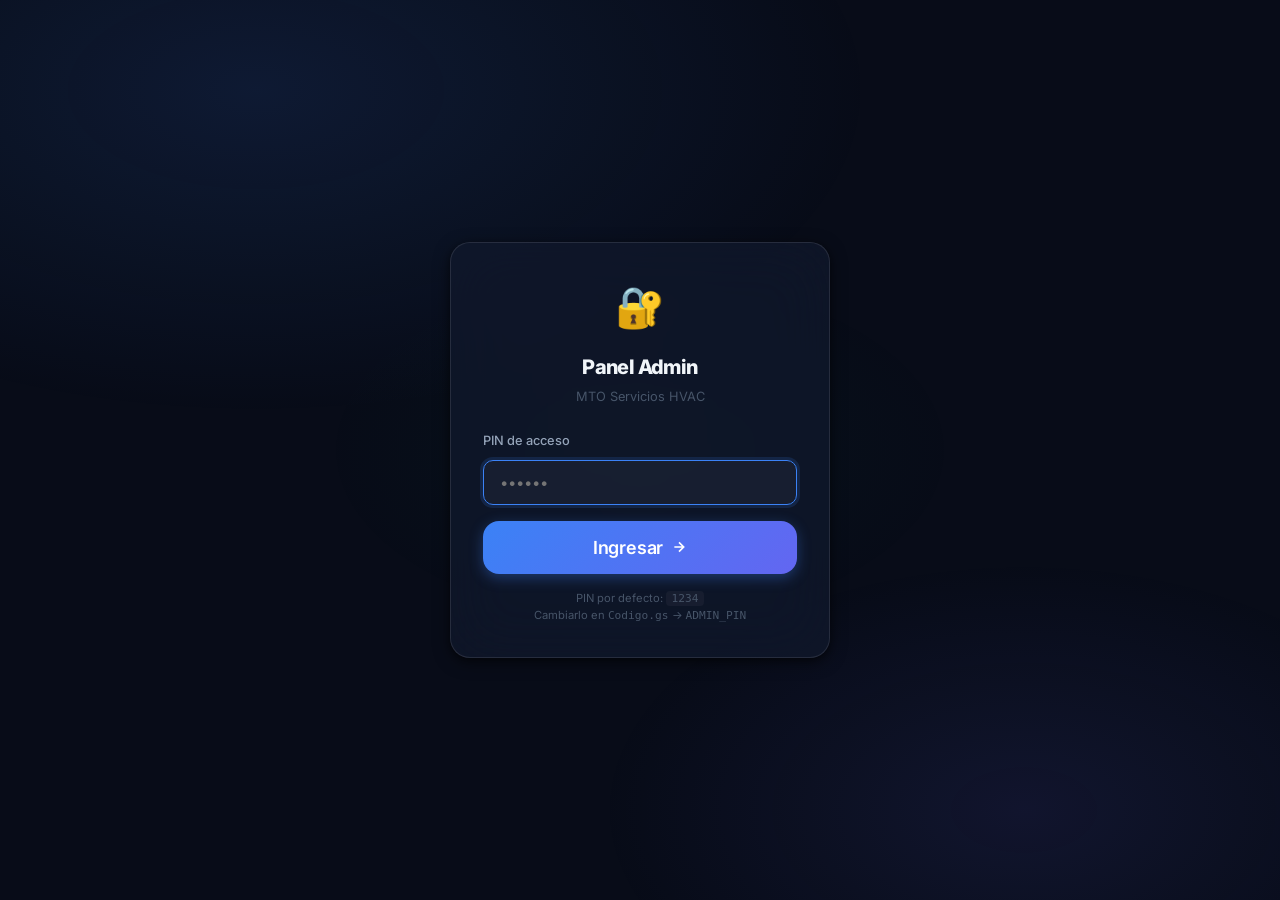
==== commit b82ca9a3: "Update admin.html" ====
--- a/admin.html
+++ b/admin.html
@@ -164,6 +164,9 @@
       <div class="stat-change">Fichadas técnicos</div>
     </div>
   </div>
+
+  <!-- Panel: Sin salida registrada hoy -->
+  <div id="missedExitPanel"></div>
 
   <!-- Tabs -->
   <div class="tab-bar">
